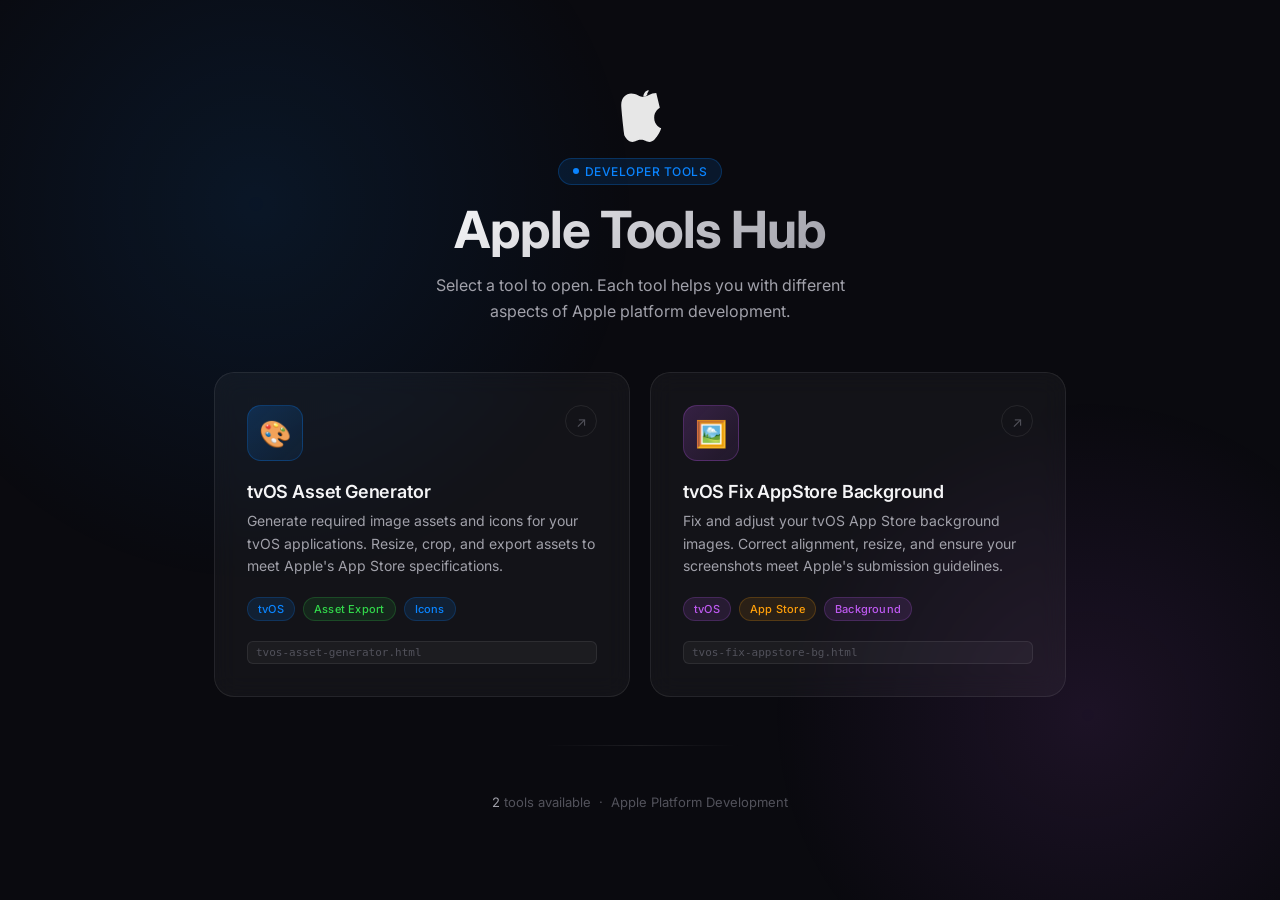
==== index.html @ ad8d9bde "added index file" ====
<!DOCTYPE html>
<html lang="en">
<head>
  <meta charset="UTF-8" />
  <meta name="viewport" content="width=device-width, initial-scale=1.0" />
  <title>Apple Tools — Select a Page</title>
  <meta name="description" content="Select from the available Apple developer tools: tvOS Asset Generator and tvOS Fix AppStore Background." />
  <link rel="preconnect" href="https://fonts.googleapis.com" />
  <link rel="preconnect" href="https://fonts.gstatic.com" crossorigin />
  <link href="https://fonts.googleapis.com/css2?family=SF+Pro+Display:wght@300;400;500;600;700&family=Inter:wght@300;400;500;600;700&display=swap" rel="stylesheet" />
  <style>
    *, *::before, *::after {
      box-sizing: border-box;
      margin: 0;
      padding: 0;
    }

    :root {
      --bg-primary: #0a0a0f;
      --bg-secondary: #111118;
      --bg-card: rgba(255, 255, 255, 0.04);
      --bg-card-hover: rgba(255, 255, 255, 0.07);
      --border-subtle: rgba(255, 255, 255, 0.08);
      --border-hover: rgba(255, 255, 255, 0.18);
      --text-primary: #f5f5f7;
      --text-secondary: #a1a1aa;
      --text-muted: #52525b;
      --accent-blue: #0a84ff;
      --accent-purple: #bf5af2;
      --accent-teal: #32d74b;
      --accent-orange: #ff9f0a;
      --glow-blue: rgba(10, 132, 255, 0.3);
      --glow-purple: rgba(191, 90, 242, 0.3);
    }

    html, body {
      height: 100%;
    }

    body {
      font-family: 'Inter', -apple-system, BlinkMacSystemFont, sans-serif;
      background-color: var(--bg-primary);
      color: var(--text-primary);
      min-height: 100vh;
      display: flex;
      flex-direction: column;
      align-items: center;
      justify-content: center;
      overflow-x: hidden;
      position: relative;
    }

    /* Ambient background blobs */
    body::before {
      content: '';
      position: fixed;
      top: -20%;
      left: -10%;
      width: 60vw;
      height: 60vw;
      background: radial-gradient(circle, rgba(10, 132, 255, 0.1) 0%, transparent 70%);
      border-radius: 50%;
      pointer-events: none;
      z-index: 0;
      animation: floatBlob1 12s ease-in-out infinite;
    }

    body::after {
      content: '';
      position: fixed;
      bottom: -15%;
      right: -10%;
      width: 50vw;
      height: 50vw;
      background: radial-gradient(circle, rgba(191, 90, 242, 0.1) 0%, transparent 70%);
      border-radius: 50%;
      pointer-events: none;
      z-index: 0;
      animation: floatBlob2 15s ease-in-out infinite;
    }

    @keyframes floatBlob1 {
      0%, 100% { transform: translate(0, 0) scale(1); }
      50% { transform: translate(3%, 5%) scale(1.05); }
    }

    @keyframes floatBlob2 {
      0%, 100% { transform: translate(0, 0) scale(1); }
      50% { transform: translate(-3%, -4%) scale(1.08); }
    }

    /* Main container */
    .container {
      position: relative;
      z-index: 1;
      width: 100%;
      max-width: 900px;
      padding: 40px 24px;
      display: flex;
      flex-direction: column;
      align-items: center;
      gap: 48px;
    }

    /* Header */
    .header {
      text-align: center;
      display: flex;
      flex-direction: column;
      align-items: center;
      gap: 16px;
    }

    .apple-logo {
      width: 52px;
      height: 52px;
      opacity: 0.9;
      animation: logoFloat 4s ease-in-out infinite;
    }

    @keyframes logoFloat {
      0%, 100% { transform: translateY(0px); }
      50% { transform: translateY(-6px); }
    }

    .header-badge {
      display: inline-flex;
      align-items: center;
      gap: 6px;
      background: rgba(10, 132, 255, 0.12);
      border: 1px solid rgba(10, 132, 255, 0.25);
      border-radius: 100px;
      padding: 5px 14px;
      font-size: 12px;
      font-weight: 500;
      color: var(--accent-blue);
      letter-spacing: 0.04em;
      text-transform: uppercase;
    }

    .header-badge::before {
      content: '';
      width: 6px;
      height: 6px;
      border-radius: 50%;
      background: var(--accent-blue);
      animation: pulse 2s ease-in-out infinite;
    }

    @keyframes pulse {
      0%, 100% { opacity: 1; transform: scale(1); }
      50% { opacity: 0.5; transform: scale(0.8); }
    }

    h1 {
      font-size: clamp(2rem, 5vw, 3.2rem);
      font-weight: 700;
      letter-spacing: -0.02em;
      line-height: 1.1;
      background: linear-gradient(135deg, #f5f5f7 0%, #a1a1aa 100%);
      -webkit-background-clip: text;
      -webkit-text-fill-color: transparent;
      background-clip: text;
    }

    .header p {
      font-size: 16px;
      color: var(--text-secondary);
      font-weight: 400;
      max-width: 420px;
      line-height: 1.6;
    }

    /* Cards grid */
    .cards-grid {
      display: grid;
      grid-template-columns: repeat(auto-fit, minmax(360px, 1fr));
      gap: 20px;
      width: 100%;
    }

    /* Tool card */
    .tool-card {
      position: relative;
      background: var(--bg-card);
      border: 1px solid var(--border-subtle);
      border-radius: 20px;
      padding: 32px;
      text-decoration: none;
      color: inherit;
      display: flex;
      flex-direction: column;
      gap: 20px;
      overflow: hidden;
      transition: background 0.3s ease, border-color 0.3s ease, transform 0.3s ease, box-shadow 0.3s ease;
      cursor: pointer;
      backdrop-filter: blur(12px);
      -webkit-backdrop-filter: blur(12px);
    }

    .tool-card::before {
      content: '';
      position: absolute;
      inset: 0;
      border-radius: 20px;
      opacity: 0;
      transition: opacity 0.3s ease;
      pointer-events: none;
    }

    .tool-card.card-blue::before {
      background: linear-gradient(135deg, rgba(10, 132, 255, 0.06) 0%, transparent 60%);
    }

    .tool-card.card-purple::before {
      background: linear-gradient(135deg, rgba(191, 90, 242, 0.06) 0%, transparent 60%);
    }

    .tool-card:hover {
      background: var(--bg-card-hover);
      border-color: var(--border-hover);
      transform: translateY(-4px) scale(1.01);
    }

    .tool-card.card-blue:hover {
      box-shadow: 0 20px 60px rgba(10, 132, 255, 0.15), 0 0 0 1px rgba(10, 132, 255, 0.2);
    }

    .tool-card.card-purple:hover {
      box-shadow: 0 20px 60px rgba(191, 90, 242, 0.15), 0 0 0 1px rgba(191, 90, 242, 0.2);
    }

    .tool-card:hover::before {
      opacity: 1;
    }

    .tool-card:active {
      transform: translateY(-2px) scale(1.005);
    }

    /* Card icon area */
    .card-icon-wrap {
      width: 56px;
      height: 56px;
      border-radius: 14px;
      display: flex;
      align-items: center;
      justify-content: center;
      font-size: 26px;
      flex-shrink: 0;
      transition: transform 0.3s ease;
    }

    .tool-card.card-blue .card-icon-wrap {
      background: linear-gradient(135deg, rgba(10, 132, 255, 0.2), rgba(10, 132, 255, 0.08));
      border: 1px solid rgba(10, 132, 255, 0.25);
    }

    .tool-card.card-purple .card-icon-wrap {
      background: linear-gradient(135deg, rgba(191, 90, 242, 0.2), rgba(191, 90, 242, 0.08));
      border: 1px solid rgba(191, 90, 242, 0.25);
    }

    .tool-card:hover .card-icon-wrap {
      transform: scale(1.1) rotate(-4deg);
    }

    /* Card content */
    .card-content {
      flex: 1;
    }

    .card-title {
      font-size: 18px;
      font-weight: 600;
      color: var(--text-primary);
      margin-bottom: 8px;
      letter-spacing: -0.01em;
    }

    .card-description {
      font-size: 14px;
      color: var(--text-secondary);
      line-height: 1.6;
    }

    /* Card tags */
    .card-tags {
      display: flex;
      flex-wrap: wrap;
      gap: 8px;
    }

    .tag {
      display: inline-flex;
      align-items: center;
      gap: 5px;
      border-radius: 100px;
      padding: 4px 10px;
      font-size: 11px;
      font-weight: 500;
      letter-spacing: 0.02em;
    }

    .tag-blue {
      background: rgba(10, 132, 255, 0.12);
      border: 1px solid rgba(10, 132, 255, 0.2);
      color: var(--accent-blue);
    }

    .tag-purple {
      background: rgba(191, 90, 242, 0.12);
      border: 1px solid rgba(191, 90, 242, 0.2);
      color: var(--accent-purple);
    }

    .tag-teal {
      background: rgba(50, 215, 75, 0.1);
      border: 1px solid rgba(50, 215, 75, 0.2);
      color: var(--accent-teal);
    }

    .tag-orange {
      background: rgba(255, 159, 10, 0.1);
      border: 1px solid rgba(255, 159, 10, 0.2);
      color: var(--accent-orange);
    }

    /* Arrow indicator */
    .card-arrow {
      position: absolute;
      top: 32px;
      right: 32px;
      width: 32px;
      height: 32px;
      border-radius: 50%;
      border: 1px solid var(--border-subtle);
      display: flex;
      align-items: center;
      justify-content: center;
      font-size: 14px;
      color: var(--text-muted);
      transition: all 0.3s ease;
    }

    .tool-card.card-blue:hover .card-arrow {
      border-color: rgba(10, 132, 255, 0.4);
      background: rgba(10, 132, 255, 0.1);
      color: var(--accent-blue);
      transform: translate(2px, -2px);
    }

    .tool-card.card-purple:hover .card-arrow {
      border-color: rgba(191, 90, 242, 0.4);
      background: rgba(191, 90, 242, 0.1);
      color: var(--accent-purple);
      transform: translate(2px, -2px);
    }

    /* File path chip */
    .card-filepath {
      font-family: 'SF Mono', 'Fira Code', monospace;
      font-size: 11px;
      color: var(--text-muted);
      background: rgba(255, 255, 255, 0.04);
      border: 1px solid var(--border-subtle);
      border-radius: 6px;
      padding: 4px 8px;
      display: inline-block;
      transition: color 0.3s ease;
    }

    .tool-card:hover .card-filepath {
      color: var(--text-secondary);
    }

    /* Footer */
    .footer {
      text-align: center;
      color: var(--text-muted);
      font-size: 13px;
    }

    .footer span {
      color: var(--text-secondary);
    }

    /* Separator line */
    .separator {
      width: 100%;
      max-width: 200px;
      height: 1px;
      background: linear-gradient(90deg, transparent, var(--border-subtle), transparent);
    }

    /* Responsive */
    @media (max-width: 600px) {
      .cards-grid {
        grid-template-columns: 1fr;
      }

      .tool-card {
        padding: 24px;
      }

      h1 {
        font-size: 2rem;
      }
    }
  </style>
</head>
<body>

  <div class="container">

    <!-- Header -->
    <div class="header">
      <!-- Apple-style SVG logo -->
      <svg class="apple-logo" viewBox="0 0 814 1000" xmlns="http://www.w3.org/2000/svg" fill="white">
        <path d="M788.1 340.9c-5.8 4.5-108.2 62.2-108.2 190.5 0 148.4 130.3 200.9 134.2 202.2-.6 3.2-20.7 71.9-68.7 141.9-42.8 61.6-87.5 123.1-155.5 123.1s-85.5-39.5-164-39.5c-76 0-103.7 40.8-165.9 40.8s-105-37.5-155.5-127.4C46 376.1 46 289.3 46 289.3c0-145.4 94.4-222.6 191.3-222.6 100.4 0 167.9 66.9 234.3 66.9 63.1 0 141.9-74.9 248.3-74.9zM546.8 60.9c19.1-21.5 33.6-52.2 33.6-82.9L579.4 0c-25.7 1.5-55.9 17.5-74.5 40.7-17.4 21.5-33.7 52.7-33.7 82.9 0 1.5 0 2.9.1 4.6 1.7.1 3.4.2 5.2.2 24.5 0 52.6-15.3 70.3-37.5z"/>
      </svg>

      <div class="header-badge">Developer Tools</div>
      <h1>Apple Tools Hub</h1>
      <p>Select a tool to open. Each tool helps you with different aspects of Apple platform development.</p>
    </div>

    <!-- Cards -->
    <div class="cards-grid">

      <!-- Card 1: tvOS Asset Generator -->
      <a href="tvos-asset-generator.html" id="card-asset-generator" class="tool-card card-blue">
        <div class="card-arrow">↗</div>
        <div class="card-icon-wrap">🎨</div>
        <div class="card-content">
          <div class="card-title">tvOS Asset Generator</div>
          <div class="card-description">
            Generate required image assets and icons for your tvOS applications. Resize, crop, and export assets to meet Apple's App Store specifications.
          </div>
        </div>
        <div class="card-tags">
          <span class="tag tag-blue">tvOS</span>
          <span class="tag tag-teal">Asset Export</span>
          <span class="tag tag-blue">Icons</span>
        </div>
        <div class="card-filepath">tvos-asset-generator.html</div>
      </a>

      <!-- Card 2: tvOS Fix AppStore BG -->
      <a href="tvos-fix-appstore-bg.html" id="card-fix-appstore-bg" class="tool-card card-purple">
        <div class="card-arrow">↗</div>
        <div class="card-icon-wrap">🖼️</div>
        <div class="card-content">
          <div class="card-title">tvOS Fix AppStore Background</div>
          <div class="card-description">
            Fix and adjust your tvOS App Store background images. Correct alignment, resize, and ensure your screenshots meet Apple's submission guidelines.
          </div>
        </div>
        <div class="card-tags">
          <span class="tag tag-purple">tvOS</span>
          <span class="tag tag-orange">App Store</span>
          <span class="tag tag-purple">Background</span>
        </div>
        <div class="card-filepath">tvos-fix-appstore-bg.html</div>
      </a>

    </div>

    <div class="separator"></div>

    <!-- Footer -->
    <div class="footer">
      <span>2</span> tools available &nbsp;·&nbsp; Apple Platform Development
    </div>

  </div>

</body>
</html>
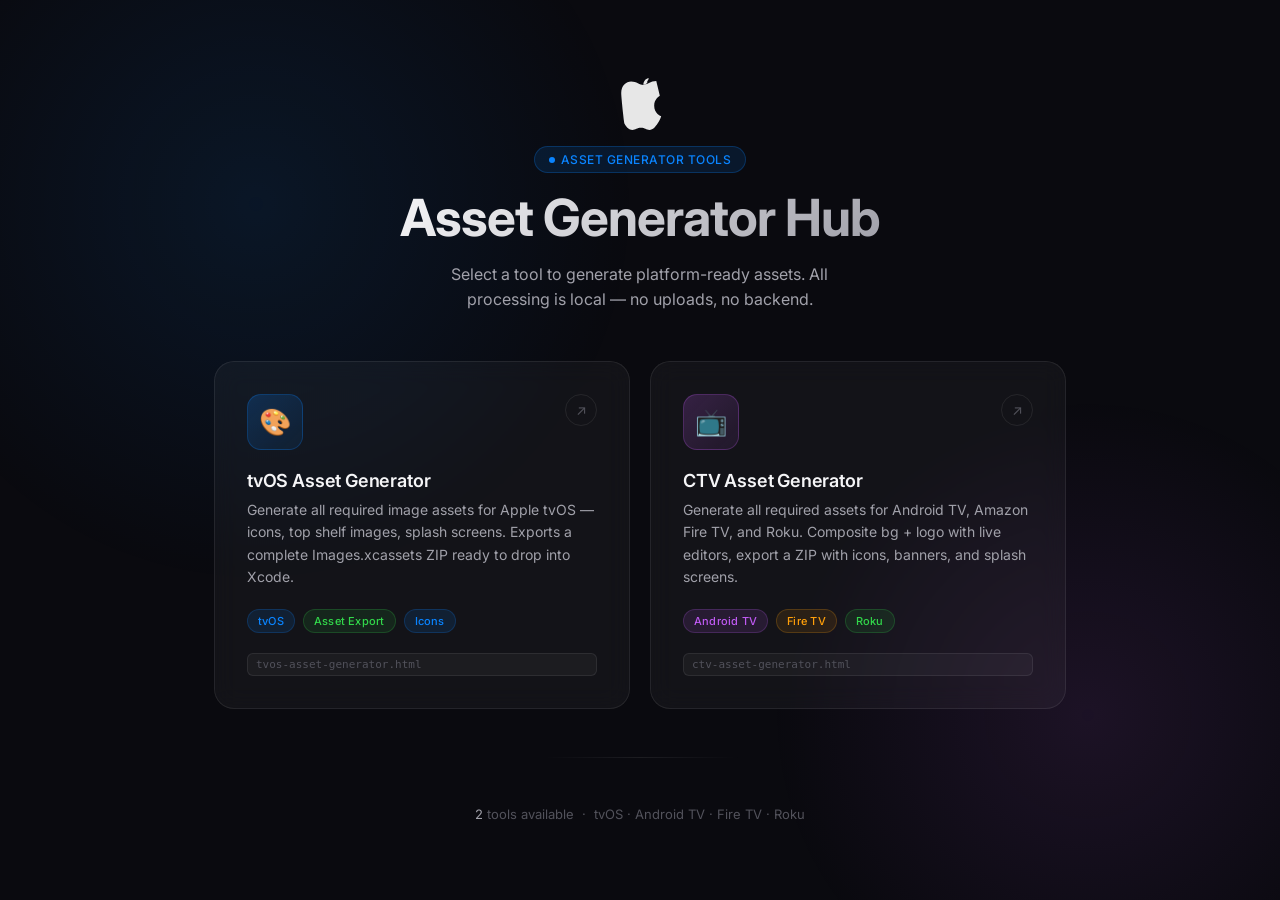
==== commit de625ce2: "added new tool for ctv assest" ====
--- a/index.html
+++ b/index.html
@@ -3,8 +3,8 @@
 <head>
   <meta charset="UTF-8" />
   <meta name="viewport" content="width=device-width, initial-scale=1.0" />
-  <title>Apple Tools — Select a Page</title>
-  <meta name="description" content="Select from the available Apple developer tools: tvOS Asset Generator and tvOS Fix AppStore Background." />
+  <title>Asset Generator Hub — tvOS · Android TV · Roku</title>
+  <meta name="description" content="Asset generator tools: tvOS asset generator for Apple, and CTV asset generator for Android TV, Fire TV, and Roku." />
   <link rel="preconnect" href="https://fonts.googleapis.com" />
   <link rel="preconnect" href="https://fonts.gstatic.com" crossorigin />
   <link href="https://fonts.googleapis.com/css2?family=SF+Pro+Display:wght@300;400;500;600;700&family=Inter:wght@300;400;500;600;700&display=swap" rel="stylesheet" />
@@ -420,9 +420,9 @@
         <path d="M788.1 340.9c-5.8 4.5-108.2 62.2-108.2 190.5 0 148.4 130.3 200.9 134.2 202.2-.6 3.2-20.7 71.9-68.7 141.9-42.8 61.6-87.5 123.1-155.5 123.1s-85.5-39.5-164-39.5c-76 0-103.7 40.8-165.9 40.8s-105-37.5-155.5-127.4C46 376.1 46 289.3 46 289.3c0-145.4 94.4-222.6 191.3-222.6 100.4 0 167.9 66.9 234.3 66.9 63.1 0 141.9-74.9 248.3-74.9zM546.8 60.9c19.1-21.5 33.6-52.2 33.6-82.9L579.4 0c-25.7 1.5-55.9 17.5-74.5 40.7-17.4 21.5-33.7 52.7-33.7 82.9 0 1.5 0 2.9.1 4.6 1.7.1 3.4.2 5.2.2 24.5 0 52.6-15.3 70.3-37.5z"/>
       </svg>
 
-      <div class="header-badge">Developer Tools</div>
-      <h1>Apple Tools Hub</h1>
-      <p>Select a tool to open. Each tool helps you with different aspects of Apple platform development.</p>
+      <div class="header-badge">Asset Generator Tools</div>
+      <h1>Asset Generator Hub</h1>
+      <p>Select a tool to generate platform-ready assets. All processing is local — no uploads, no backend.</p>
     </div>
 
     <!-- Cards -->
@@ -435,7 +435,7 @@
         <div class="card-content">
           <div class="card-title">tvOS Asset Generator</div>
           <div class="card-description">
-            Generate required image assets and icons for your tvOS applications. Resize, crop, and export assets to meet Apple's App Store specifications.
+            Generate all required image assets for Apple tvOS — icons, top shelf images, splash screens. Exports a complete Images.xcassets ZIP ready to drop into Xcode.
           </div>
         </div>
         <div class="card-tags">
@@ -446,22 +446,22 @@
         <div class="card-filepath">tvos-asset-generator.html</div>
       </a>
 
-      <!-- Card 2: tvOS Fix AppStore BG -->
-      <a href="tvos-fix-appstore-bg.html" id="card-fix-appstore-bg" class="tool-card card-purple">
+      <!-- Card 2: CTV Asset Generator -->
+      <a href="ctv-asset-generator.html" id="card-ctv-generator" class="tool-card card-purple">
         <div class="card-arrow">↗</div>
-        <div class="card-icon-wrap">🖼️</div>
+        <div class="card-icon-wrap">📺</div>
         <div class="card-content">
-          <div class="card-title">tvOS Fix AppStore Background</div>
+          <div class="card-title">CTV Asset Generator</div>
           <div class="card-description">
-            Fix and adjust your tvOS App Store background images. Correct alignment, resize, and ensure your screenshots meet Apple's submission guidelines.
+            Generate all required assets for Android TV, Amazon Fire TV, and Roku. Composite bg + logo with live editors, export a ZIP with icons, banners, and splash screens.
           </div>
         </div>
         <div class="card-tags">
-          <span class="tag tag-purple">tvOS</span>
-          <span class="tag tag-orange">App Store</span>
-          <span class="tag tag-purple">Background</span>
+          <span class="tag tag-purple">Android TV</span>
+          <span class="tag tag-orange">Fire TV</span>
+          <span class="tag tag-teal">Roku</span>
         </div>
-        <div class="card-filepath">tvos-fix-appstore-bg.html</div>
+        <div class="card-filepath">ctv-asset-generator.html</div>
       </a>
 
     </div>
@@ -470,7 +470,7 @@
 
     <!-- Footer -->
     <div class="footer">
-      <span>2</span> tools available &nbsp;·&nbsp; Apple Platform Development
+      <span>2</span> tools available &nbsp;·&nbsp; tvOS · Android TV · Fire TV · Roku
     </div>
 
   </div>
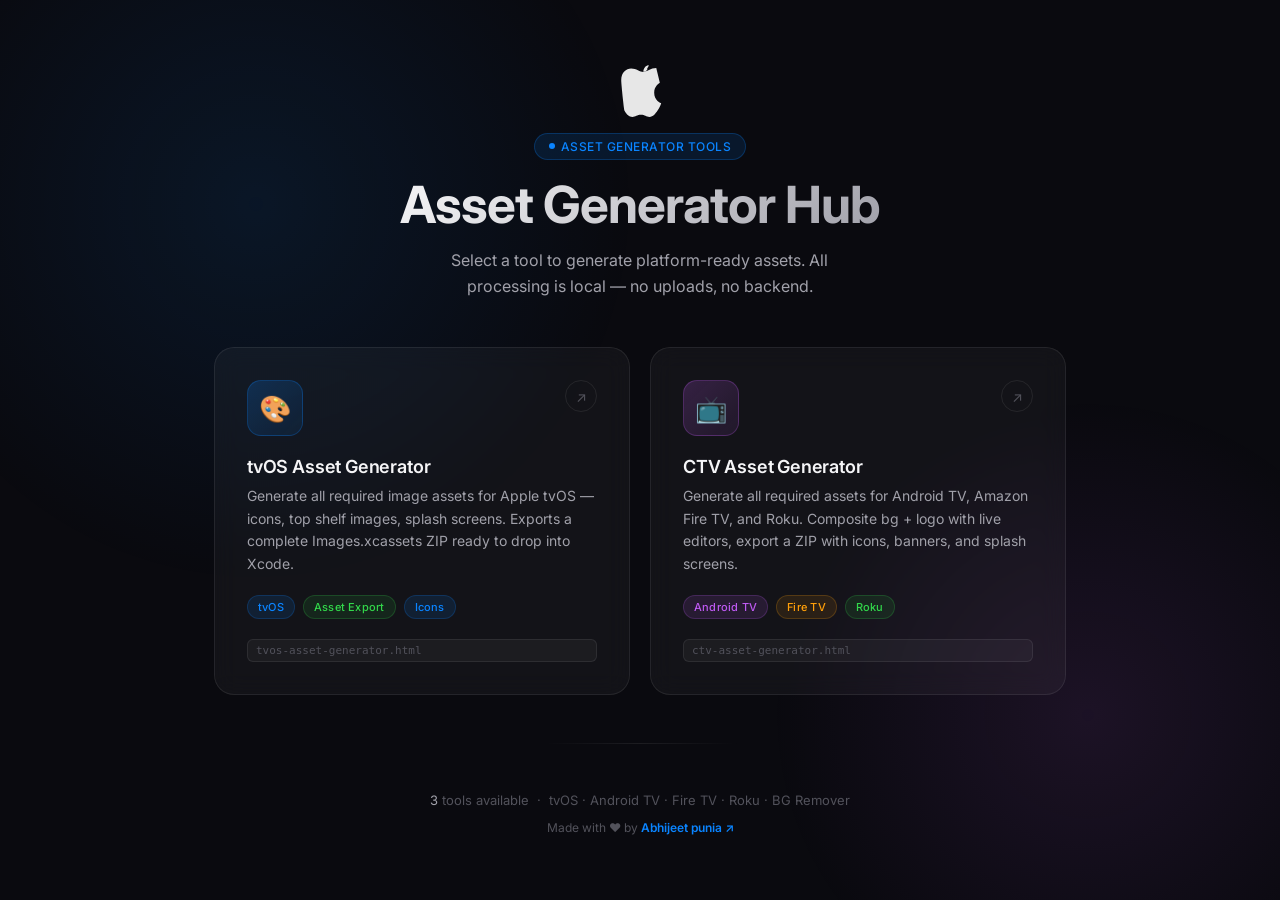
==== commit 3a97669f: "added new tool for ctv assest" ====
--- a/index.html
+++ b/index.html
@@ -469,8 +469,13 @@
     <div class="separator"></div>
 
     <!-- Footer -->
-    <div class="footer">
-      <span>2</span> tools available &nbsp;·&nbsp; tvOS · Android TV · Fire TV · Roku
+    <div class="footer" style="display: flex; flex-direction: column; gap: 8px; align-items: center;">
+      <div>
+        <span>3</span> tools available &nbsp;·&nbsp; tvOS · Android TV · Fire TV · Roku · BG Remover
+      </div>
+      <div style="font-size: 12px; margin-top: 4px; color: var(--text-muted);">
+        Made with ♥ by <a href="https://www.linkedin.com/in/abhijeetpunia" target="_blank" style="color: var(--accent-blue); text-decoration: none; font-weight: 600; transition: color 0.2s;" onmouseover="this.style.color='var(--accent-purple)'" onmouseout="this.style.color='var(--accent-blue)'">Abhijeet punia ↗</a>
+      </div>
     </div>
 
   </div>
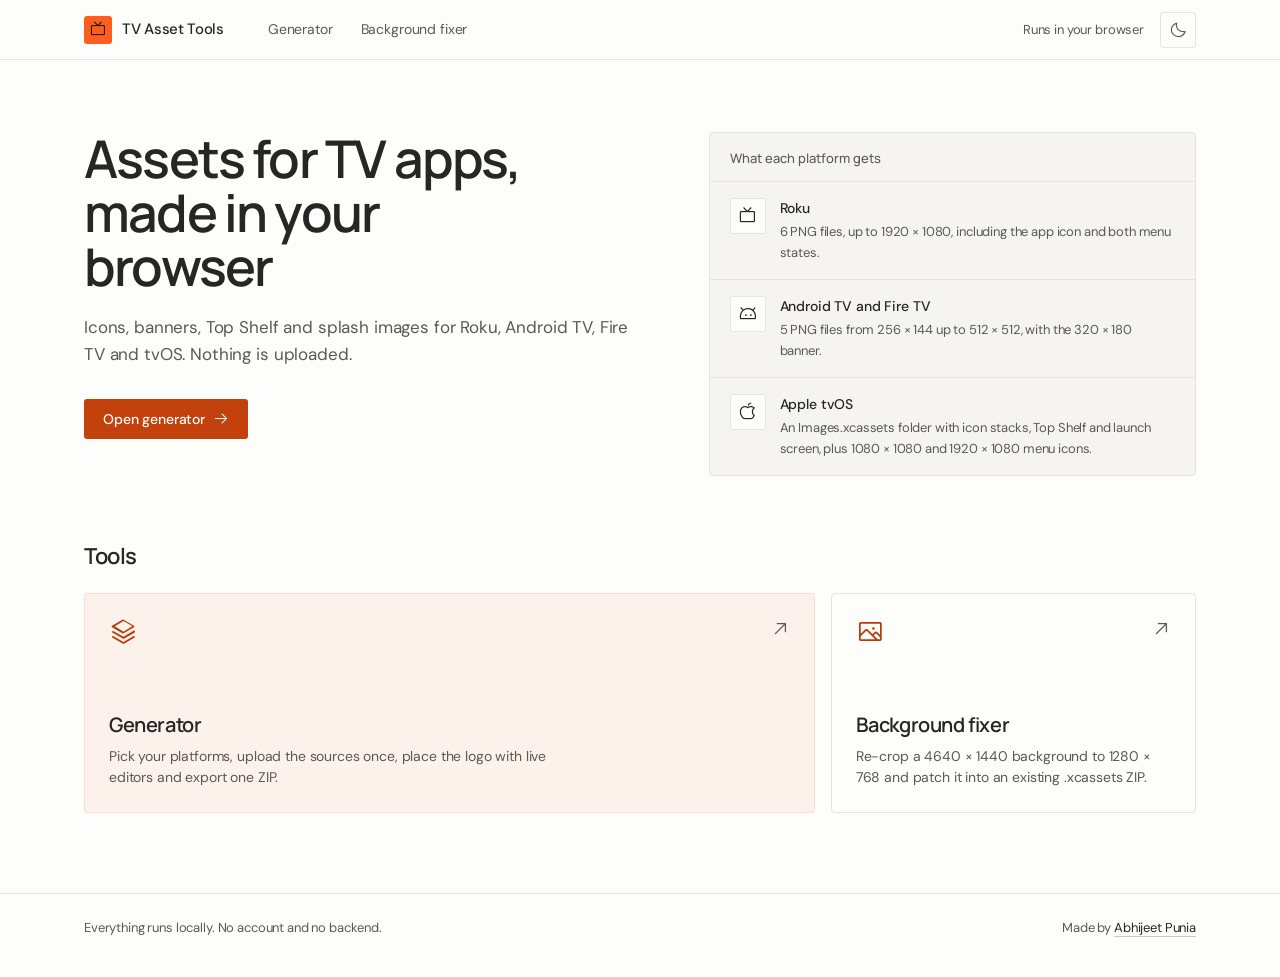
==== commit 06929acf: "Refactor code structure for improved readability and maintainability" ====
--- a/index.html
+++ b/index.html
@@ -1,484 +1,139 @@
 <!DOCTYPE html>
 <html lang="en">
 <head>
-  <meta charset="UTF-8" />
-  <meta name="viewport" content="width=device-width, initial-scale=1.0" />
-  <title>Asset Generator Hub — tvOS · Android TV · Roku</title>
-  <meta name="description" content="Asset generator tools: tvOS asset generator for Apple, and CTV asset generator for Android TV, Fire TV, and Roku." />
-  <link rel="preconnect" href="https://fonts.googleapis.com" />
-  <link rel="preconnect" href="https://fonts.gstatic.com" crossorigin />
-  <link href="https://fonts.googleapis.com/css2?family=SF+Pro+Display:wght@300;400;500;600;700&family=Inter:wght@300;400;500;600;700&display=swap" rel="stylesheet" />
+  <meta charset="UTF-8">
+  <meta name="viewport" content="width=device-width, initial-scale=1.0">
+  <title>TV Asset Tools</title>
+  <meta name="description" content="Generate icons, banners, Top Shelf and splash images for Roku, Android TV, Fire TV and tvOS in your browser.">
+  <script src="theme.js"></script>
+  <link rel="stylesheet" href="theme.css">
   <style>
-    *, *::before, *::after {
-      box-sizing: border-box;
-      margin: 0;
-      padding: 0;
+    .hero {
+      display: grid; grid-template-columns: minmax(0, 1.15fr) minmax(0, 1fr);
+      gap: 64px; align-items: start;
+      padding: 72px 0 64px;
     }
+    .hero h1 {
+      font-size: clamp(32px, 4.6vw, 52px); line-height: 1.04; letter-spacing: -0.035em;
+      margin-bottom: 20px; max-width: 14ch;
+    }
+    .hero p { color: var(--text-2); font-size: 17px; line-height: 1.55; max-width: 46ch; margin-bottom: 32px; }
 
-    :root {
-      --bg-primary: #0a0a0f;
-      --bg-secondary: #111118;
-      --bg-card: rgba(255, 255, 255, 0.04);
-      --bg-card-hover: rgba(255, 255, 255, 0.07);
-      --border-subtle: rgba(255, 255, 255, 0.08);
-      --border-hover: rgba(255, 255, 255, 0.18);
-      --text-primary: #f5f5f7;
-      --text-secondary: #a1a1aa;
-      --text-muted: #52525b;
-      --accent-blue: #0a84ff;
-      --accent-purple: #bf5af2;
-      --accent-teal: #32d74b;
-      --accent-orange: #ff9f0a;
-      --glow-blue: rgba(10, 132, 255, 0.3);
-      --glow-purple: rgba(191, 90, 242, 0.3);
+    .outputs { border: 1px solid var(--border); border-radius: var(--r-card); background: var(--surface); }
+    .outputs h2 { font-size: 13px; font-weight: 500; color: var(--text-2); padding: 16px 20px 12px; letter-spacing: 0; }
+    .output-row { display: grid; grid-template-columns: 36px 1fr; gap: 14px; padding: 16px 20px; border-top: 1px solid var(--border); }
+    .output-icon {
+      width: 36px; height: 36px; border-radius: var(--r); background: var(--bg);
+      border: 1px solid var(--border); display: flex; align-items: center; justify-content: center; font-size: 19px;
     }
+    .output-row strong { display: block; font-weight: 500; margin-bottom: 2px; }
+    .output-row span { color: var(--text-2); font-size: 13px; line-height: 1.5; }
 
-    html, body {
-      height: 100%;
+    .tools { padding-bottom: 80px; }
+    .tools h2 { font-size: 22px; margin-bottom: 20px; }
+    .tool-grid { display: grid; grid-template-columns: 2fr 1fr; gap: 16px; }
+    .tool {
+      display: flex; flex-direction: column; gap: 14px; justify-content: space-between;
+      min-height: 220px; padding: 24px; text-decoration: none;
+      border: 1px solid var(--border); border-radius: var(--r-card); background: var(--bg);
+      transition: border-color var(--t-base) var(--ease), box-shadow var(--t-base) var(--ease), transform var(--t-base) var(--ease);
     }
+    .tool:hover { border-color: var(--accent); box-shadow: var(--shadow-card); transform: translateY(-2px); }
+    .tool:active { transform: translateY(0) scale(0.995); }
+    .tool-primary { background: var(--accent-tint); border-color: var(--accent-tint-2); }
+    .tool-top { display: flex; align-items: flex-start; justify-content: space-between; }
+    .tool-icon { font-size: 28px; color: var(--accent-ink); }
+    .tool-arrow { font-size: 20px; color: var(--text-2); transition: transform var(--t-base) var(--ease), color var(--t-base) var(--ease); }
+    .tool:hover .tool-arrow { color: var(--accent-ink); transform: translate(2px, -2px); }
+    .tool h3 { font-size: 20px; margin-bottom: 6px; }
+    .tool p { color: var(--text-2); max-width: 44ch; }
 
-    body {
-      font-family: 'Inter', -apple-system, BlinkMacSystemFont, sans-serif;
-      background-color: var(--bg-primary);
-      color: var(--text-primary);
-      min-height: 100vh;
-      display: flex;
-      flex-direction: column;
-      align-items: center;
-      justify-content: center;
-      overflow-x: hidden;
-      position: relative;
-    }
-
-    /* Ambient background blobs */
-    body::before {
-      content: '';
-      position: fixed;
-      top: -20%;
-      left: -10%;
-      width: 60vw;
-      height: 60vw;
-      background: radial-gradient(circle, rgba(10, 132, 255, 0.1) 0%, transparent 70%);
-      border-radius: 50%;
-      pointer-events: none;
-      z-index: 0;
-      animation: floatBlob1 12s ease-in-out infinite;
-    }
-
-    body::after {
-      content: '';
-      position: fixed;
-      bottom: -15%;
-      right: -10%;
-      width: 50vw;
-      height: 50vw;
-      background: radial-gradient(circle, rgba(191, 90, 242, 0.1) 0%, transparent 70%);
-      border-radius: 50%;
-      pointer-events: none;
-      z-index: 0;
-      animation: floatBlob2 15s ease-in-out infinite;
-    }
-
-    @keyframes floatBlob1 {
-      0%, 100% { transform: translate(0, 0) scale(1); }
-      50% { transform: translate(3%, 5%) scale(1.05); }
-    }
-
-    @keyframes floatBlob2 {
-      0%, 100% { transform: translate(0, 0) scale(1); }
-      50% { transform: translate(-3%, -4%) scale(1.08); }
-    }
-
-    /* Main container */
-    .container {
-      position: relative;
-      z-index: 1;
-      width: 100%;
-      max-width: 900px;
-      padding: 40px 24px;
-      display: flex;
-      flex-direction: column;
-      align-items: center;
-      gap: 48px;
-    }
-
-    /* Header */
-    .header {
-      text-align: center;
-      display: flex;
-      flex-direction: column;
-      align-items: center;
-      gap: 16px;
-    }
-
-    .apple-logo {
-      width: 52px;
-      height: 52px;
-      opacity: 0.9;
-      animation: logoFloat 4s ease-in-out infinite;
-    }
-
-    @keyframes logoFloat {
-      0%, 100% { transform: translateY(0px); }
-      50% { transform: translateY(-6px); }
-    }
-
-    .header-badge {
-      display: inline-flex;
-      align-items: center;
-      gap: 6px;
-      background: rgba(10, 132, 255, 0.12);
-      border: 1px solid rgba(10, 132, 255, 0.25);
-      border-radius: 100px;
-      padding: 5px 14px;
-      font-size: 12px;
-      font-weight: 500;
-      color: var(--accent-blue);
-      letter-spacing: 0.04em;
-      text-transform: uppercase;
-    }
-
-    .header-badge::before {
-      content: '';
-      width: 6px;
-      height: 6px;
-      border-radius: 50%;
-      background: var(--accent-blue);
-      animation: pulse 2s ease-in-out infinite;
-    }
-
-    @keyframes pulse {
-      0%, 100% { opacity: 1; transform: scale(1); }
-      50% { opacity: 0.5; transform: scale(0.8); }
-    }
-
-    h1 {
-      font-size: clamp(2rem, 5vw, 3.2rem);
-      font-weight: 700;
-      letter-spacing: -0.02em;
-      line-height: 1.1;
-      background: linear-gradient(135deg, #f5f5f7 0%, #a1a1aa 100%);
-      -webkit-background-clip: text;
-      -webkit-text-fill-color: transparent;
-      background-clip: text;
-    }
-
-    .header p {
-      font-size: 16px;
-      color: var(--text-secondary);
-      font-weight: 400;
-      max-width: 420px;
-      line-height: 1.6;
-    }
-
-    /* Cards grid */
-    .cards-grid {
-      display: grid;
-      grid-template-columns: repeat(auto-fit, minmax(360px, 1fr));
-      gap: 20px;
-      width: 100%;
-    }
-
-    /* Tool card */
-    .tool-card {
-      position: relative;
-      background: var(--bg-card);
-      border: 1px solid var(--border-subtle);
-      border-radius: 20px;
-      padding: 32px;
-      text-decoration: none;
-      color: inherit;
-      display: flex;
-      flex-direction: column;
-      gap: 20px;
-      overflow: hidden;
-      transition: background 0.3s ease, border-color 0.3s ease, transform 0.3s ease, box-shadow 0.3s ease;
-      cursor: pointer;
-      backdrop-filter: blur(12px);
-      -webkit-backdrop-filter: blur(12px);
-    }
-
-    .tool-card::before {
-      content: '';
-      position: absolute;
-      inset: 0;
-      border-radius: 20px;
-      opacity: 0;
-      transition: opacity 0.3s ease;
-      pointer-events: none;
-    }
-
-    .tool-card.card-blue::before {
-      background: linear-gradient(135deg, rgba(10, 132, 255, 0.06) 0%, transparent 60%);
-    }
-
-    .tool-card.card-purple::before {
-      background: linear-gradient(135deg, rgba(191, 90, 242, 0.06) 0%, transparent 60%);
-    }
-
-    .tool-card:hover {
-      background: var(--bg-card-hover);
-      border-color: var(--border-hover);
-      transform: translateY(-4px) scale(1.01);
-    }
-
-    .tool-card.card-blue:hover {
-      box-shadow: 0 20px 60px rgba(10, 132, 255, 0.15), 0 0 0 1px rgba(10, 132, 255, 0.2);
-    }
-
-    .tool-card.card-purple:hover {
-      box-shadow: 0 20px 60px rgba(191, 90, 242, 0.15), 0 0 0 1px rgba(191, 90, 242, 0.2);
-    }
-
-    .tool-card:hover::before {
-      opacity: 1;
-    }
-
-    .tool-card:active {
-      transform: translateY(-2px) scale(1.005);
-    }
-
-    /* Card icon area */
-    .card-icon-wrap {
-      width: 56px;
-      height: 56px;
-      border-radius: 14px;
-      display: flex;
-      align-items: center;
-      justify-content: center;
-      font-size: 26px;
-      flex-shrink: 0;
-      transition: transform 0.3s ease;
-    }
-
-    .tool-card.card-blue .card-icon-wrap {
-      background: linear-gradient(135deg, rgba(10, 132, 255, 0.2), rgba(10, 132, 255, 0.08));
-      border: 1px solid rgba(10, 132, 255, 0.25);
-    }
-
-    .tool-card.card-purple .card-icon-wrap {
-      background: linear-gradient(135deg, rgba(191, 90, 242, 0.2), rgba(191, 90, 242, 0.08));
-      border: 1px solid rgba(191, 90, 242, 0.25);
-    }
-
-    .tool-card:hover .card-icon-wrap {
-      transform: scale(1.1) rotate(-4deg);
-    }
-
-    /* Card content */
-    .card-content {
-      flex: 1;
-    }
-
-    .card-title {
-      font-size: 18px;
-      font-weight: 600;
-      color: var(--text-primary);
-      margin-bottom: 8px;
-      letter-spacing: -0.01em;
-    }
-
-    .card-description {
-      font-size: 14px;
-      color: var(--text-secondary);
-      line-height: 1.6;
-    }
-
-    /* Card tags */
-    .card-tags {
-      display: flex;
-      flex-wrap: wrap;
-      gap: 8px;
-    }
-
-    .tag {
-      display: inline-flex;
-      align-items: center;
-      gap: 5px;
-      border-radius: 100px;
-      padding: 4px 10px;
-      font-size: 11px;
-      font-weight: 500;
-      letter-spacing: 0.02em;
-    }
-
-    .tag-blue {
-      background: rgba(10, 132, 255, 0.12);
-      border: 1px solid rgba(10, 132, 255, 0.2);
-      color: var(--accent-blue);
-    }
-
-    .tag-purple {
-      background: rgba(191, 90, 242, 0.12);
-      border: 1px solid rgba(191, 90, 242, 0.2);
-      color: var(--accent-purple);
-    }
-
-    .tag-teal {
-      background: rgba(50, 215, 75, 0.1);
-      border: 1px solid rgba(50, 215, 75, 0.2);
-      color: var(--accent-teal);
-    }
-
-    .tag-orange {
-      background: rgba(255, 159, 10, 0.1);
-      border: 1px solid rgba(255, 159, 10, 0.2);
-      color: var(--accent-orange);
-    }
-
-    /* Arrow indicator */
-    .card-arrow {
-      position: absolute;
-      top: 32px;
-      right: 32px;
-      width: 32px;
-      height: 32px;
-      border-radius: 50%;
-      border: 1px solid var(--border-subtle);
-      display: flex;
-      align-items: center;
-      justify-content: center;
-      font-size: 14px;
-      color: var(--text-muted);
-      transition: all 0.3s ease;
-    }
-
-    .tool-card.card-blue:hover .card-arrow {
-      border-color: rgba(10, 132, 255, 0.4);
-      background: rgba(10, 132, 255, 0.1);
-      color: var(--accent-blue);
-      transform: translate(2px, -2px);
-    }
-
-    .tool-card.card-purple:hover .card-arrow {
-      border-color: rgba(191, 90, 242, 0.4);
-      background: rgba(191, 90, 242, 0.1);
-      color: var(--accent-purple);
-      transform: translate(2px, -2px);
-    }
-
-    /* File path chip */
-    .card-filepath {
-      font-family: 'SF Mono', 'Fira Code', monospace;
-      font-size: 11px;
-      color: var(--text-muted);
-      background: rgba(255, 255, 255, 0.04);
-      border: 1px solid var(--border-subtle);
-      border-radius: 6px;
-      padding: 4px 8px;
-      display: inline-block;
-      transition: color 0.3s ease;
-    }
-
-    .tool-card:hover .card-filepath {
-      color: var(--text-secondary);
-    }
-
-    /* Footer */
-    .footer {
-      text-align: center;
-      color: var(--text-muted);
-      font-size: 13px;
-    }
-
-    .footer span {
-      color: var(--text-secondary);
-    }
-
-    /* Separator line */
-    .separator {
-      width: 100%;
-      max-width: 200px;
-      height: 1px;
-      background: linear-gradient(90deg, transparent, var(--border-subtle), transparent);
-    }
-
-    /* Responsive */
-    @media (max-width: 600px) {
-      .cards-grid {
-        grid-template-columns: 1fr;
-      }
-
-      .tool-card {
-        padding: 24px;
-      }
-
-      h1 {
-        font-size: 2rem;
-      }
+    @media (max-width: 860px) {
+      .hero { grid-template-columns: 1fr; gap: 40px; padding: 40px 0 48px; }
+      .tool-grid { grid-template-columns: 1fr; }
+      .tool { min-height: 0; }
     }
   </style>
 </head>
 <body>
 
-  <div class="container">
+<header class="site-header">
+  <div class="site-header-in">
+    <a class="brand" href="index.html" aria-label="TV Asset Tools home">
+      <span class="brand-mark"><i class="ph ph-television-simple" aria-hidden="true"></i></span>
+      <span>TV Asset Tools</span>
+    </a>
+    <nav class="site-nav" aria-label="Tools">
+      <a href="asset-generator.html">Generator</a>
+      <a href="tvos-fix-appstore-bg.html">Background fixer</a>
+    </nav>
+    <div class="site-header-end">
+      <span class="local-note">Runs in your browser</span>
+      <button class="icon-btn" type="button" data-theme-toggle aria-label="Switch theme"></button>
+    </div>
+  </div>
+</header>
 
-    <!-- Header -->
-    <div class="header">
-      <!-- Apple-style SVG logo -->
-      <svg class="apple-logo" viewBox="0 0 814 1000" xmlns="http://www.w3.org/2000/svg" fill="white">
-        <path d="M788.1 340.9c-5.8 4.5-108.2 62.2-108.2 190.5 0 148.4 130.3 200.9 134.2 202.2-.6 3.2-20.7 71.9-68.7 141.9-42.8 61.6-87.5 123.1-155.5 123.1s-85.5-39.5-164-39.5c-76 0-103.7 40.8-165.9 40.8s-105-37.5-155.5-127.4C46 376.1 46 289.3 46 289.3c0-145.4 94.4-222.6 191.3-222.6 100.4 0 167.9 66.9 234.3 66.9 63.1 0 141.9-74.9 248.3-74.9zM546.8 60.9c19.1-21.5 33.6-52.2 33.6-82.9L579.4 0c-25.7 1.5-55.9 17.5-74.5 40.7-17.4 21.5-33.7 52.7-33.7 82.9 0 1.5 0 2.9.1 4.6 1.7.1 3.4.2 5.2.2 24.5 0 52.6-15.3 70.3-37.5z"/>
-      </svg>
+<main class="container">
 
-      <div class="header-badge">Asset Generator Tools</div>
-      <h1>Asset Generator Hub</h1>
-      <p>Select a tool to generate platform-ready assets. All processing is local — no uploads, no backend.</p>
+  <section class="hero">
+    <div>
+      <h1>Assets for TV apps, made in your browser</h1>
+      <p>Icons, banners, Top Shelf and splash images for Roku, Android TV, Fire TV and tvOS. Nothing is uploaded.</p>
+      <a class="btn btn-primary" href="asset-generator.html">Open generator <i class="ph ph-arrow-right" aria-hidden="true"></i></a>
     </div>
 
-    <!-- Cards -->
-    <div class="cards-grid">
-
-      <!-- Card 1: tvOS Asset Generator -->
-      <a href="tvos-asset-generator.html" id="card-asset-generator" class="tool-card card-blue">
-        <div class="card-arrow">↗</div>
-        <div class="card-icon-wrap">🎨</div>
-        <div class="card-content">
-          <div class="card-title">tvOS Asset Generator</div>
-          <div class="card-description">
-            Generate all required image assets for Apple tvOS — icons, top shelf images, splash screens. Exports a complete Images.xcassets ZIP ready to drop into Xcode.
-          </div>
-        </div>
-        <div class="card-tags">
-          <span class="tag tag-blue">tvOS</span>
-          <span class="tag tag-teal">Asset Export</span>
-          <span class="tag tag-blue">Icons</span>
-        </div>
-        <div class="card-filepath">tvos-asset-generator.html</div>
-      </a>
-
-      <!-- Card 2: CTV Asset Generator -->
-      <a href="ctv-asset-generator.html" id="card-ctv-generator" class="tool-card card-purple">
-        <div class="card-arrow">↗</div>
-        <div class="card-icon-wrap">📺</div>
-        <div class="card-content">
-          <div class="card-title">CTV Asset Generator</div>
-          <div class="card-description">
-            Generate all required assets for Android TV, Amazon Fire TV, and Roku. Composite bg + logo with live editors, export a ZIP with icons, banners, and splash screens.
-          </div>
-        </div>
-        <div class="card-tags">
-          <span class="tag tag-purple">Android TV</span>
-          <span class="tag tag-orange">Fire TV</span>
-          <span class="tag tag-teal">Roku</span>
-        </div>
-        <div class="card-filepath">ctv-asset-generator.html</div>
-      </a>
-
-    </div>
-
-    <div class="separator"></div>
-
-    <!-- Footer -->
-    <div class="footer" style="display: flex; flex-direction: column; gap: 8px; align-items: center;">
-      <div>
-        <span>3</span> tools available &nbsp;·&nbsp; tvOS · Android TV · Fire TV · Roku · BG Remover
+    <div class="outputs">
+      <h2>What each platform gets</h2>
+      <div class="output-row">
+        <div class="output-icon"><i class="ph ph-television-simple" aria-hidden="true"></i></div>
+        <div><strong>Roku</strong><span>6 PNG files, up to 1920 × 1080, including the app icon and both menu states.</span></div>
       </div>
-      <div style="font-size: 12px; margin-top: 4px; color: var(--text-muted);">
-        Made with ♥ by <a href="https://www.linkedin.com/in/abhijeetpunia" target="_blank" style="color: var(--accent-blue); text-decoration: none; font-weight: 600; transition: color 0.2s;" onmouseover="this.style.color='var(--accent-purple)'" onmouseout="this.style.color='var(--accent-blue)'">Abhijeet punia ↗</a>
+      <div class="output-row">
+        <div class="output-icon"><i class="ph ph-android-logo" aria-hidden="true"></i></div>
+        <div><strong>Android TV and Fire TV</strong><span>5 PNG files from 256 × 144 up to 512 × 512, with the 320 × 180 banner.</span></div>
+      </div>
+      <div class="output-row">
+        <div class="output-icon"><i class="ph ph-apple-logo" aria-hidden="true"></i></div>
+        <div><strong>Apple tvOS</strong><span>An Images.xcassets folder with icon stacks, Top Shelf and launch screen, plus 1080 × 1080 and 1920 × 1080 menu icons.</span></div>
       </div>
     </div>
+  </section>
 
+  <section class="tools" aria-labelledby="tools-title">
+    <h2 id="tools-title">Tools</h2>
+    <div class="tool-grid">
+      <a class="tool tool-primary" href="asset-generator.html" id="card-asset-generator">
+        <div class="tool-top">
+          <i class="ph ph-stack tool-icon" aria-hidden="true"></i>
+          <i class="ph ph-arrow-up-right tool-arrow" aria-hidden="true"></i>
+        </div>
+        <div>
+          <h3>Generator</h3>
+          <p>Pick your platforms, upload the sources once, place the logo with live editors and export one ZIP.</p>
+        </div>
+      </a>
+      <a class="tool" href="tvos-fix-appstore-bg.html" id="card-bg-fixer">
+        <div class="tool-top">
+          <i class="ph ph-image tool-icon" aria-hidden="true"></i>
+          <i class="ph ph-arrow-up-right tool-arrow" aria-hidden="true"></i>
+        </div>
+        <div>
+          <h3>Background fixer</h3>
+          <p>Re-crop a 4640 × 1440 background to 1280 × 768 and patch it into an existing .xcassets ZIP.</p>
+        </div>
+      </a>
+    </div>
+  </section>
+
+</main>
+
+<footer class="site-footer">
+  <div class="container">
+    <span>Everything runs locally. No account and no backend.</span>
+    <span>Made by <a href="https://www.linkedin.com/in/abhijeetpunia" target="_blank" rel="noopener">Abhijeet Punia</a></span>
   </div>
+</footer>
 
 </body>
 </html>
--- a/theme.css
+++ b/theme.css
@@ -0,0 +1,256 @@
+@import url("fonts/fonts.css");
+@import url("vendor/phosphor/style.css");
+
+/*
+  Shared design tokens + base components for the TV asset tools.
+  Direction: technical minimalism (flat surfaces, hairline borders, small radii),
+  single orange accent, Manrope + DM Sans + Geist Mono. Light and dark are both first-class.
+
+  Shape rule: containers 4px, controls (buttons, inputs, chips) 3px. Nothing else.
+  Accent rule: one accent. Platforms are told apart by icon and label, never by colour.
+*/
+
+:root {
+  color-scheme: light;
+
+  --bg: #fdfdfc;
+  --surface: #f5f4f1;
+  --surface-2: #eceae6;
+  --border: #e6e4e0;
+  --border-strong: #cbc8c2;
+
+  --text: #262626;
+  --text-2: #5a5954;
+  --text-3: #6f6d68;
+
+  --accent: #ff5e1f;
+  --accent-ink: #b83b08;
+  --accent-tint: rgba(255, 94, 31, 0.07);
+  --accent-tint-2: rgba(255, 94, 31, 0.13);
+
+  --btn-bg: #c2410c;
+  --btn-bg-hover: #a8380a;
+  --btn-ink: #fffdfb;
+
+  --ok: #16703f;
+  --ok-tint: rgba(22, 112, 63, 0.09);
+  --warn: #8f5200;
+  --warn-tint: rgba(143, 82, 0, 0.1);
+  --err: #bd2430;
+  --err-tint: rgba(189, 36, 48, 0.09);
+
+  --checker-a: #ecebe7;
+  --checker-b: #f8f7f4;
+  --scrim: rgba(38, 38, 38, 0.55);
+  --shadow-card: rgba(255, 80, 10, 0.06) 0 4px 60px 0, rgba(0, 0, 0, 0.03) 0 2px 12px 0;
+  --shadow-modal: rgba(0, 0, 0, 0.18) 0 24px 64px 0;
+
+  --font-ui: "DM Sans", ui-sans-serif, system-ui, -apple-system, "Segoe UI", sans-serif;
+  --font-display: "Manrope", "DM Sans", ui-sans-serif, system-ui, sans-serif;
+  --font-mono: "Geist Mono", ui-monospace, "SFMono-Regular", Menlo, Consolas, monospace;
+
+  --r: 3px;
+  --r-card: 4px;
+  --ease: cubic-bezier(0.19, 1, 0.22, 1);
+  --t-fast: 100ms;
+  --t-base: 200ms;
+
+  --header-h: 60px;
+}
+
+:root[data-theme="dark"] {
+  color-scheme: dark;
+
+  --bg: #141413;
+  --surface: #1a1a19;
+  --surface-2: #232321;
+  --border: #2b2a28;
+  --border-strong: #403e3a;
+
+  --text: #ecebe8;
+  --text-2: #a6a49e;
+  --text-3: #86847e;
+
+  --accent: #ff7038;
+  --accent-ink: #ff8a5c;
+  --accent-tint: rgba(255, 112, 56, 0.1);
+  --accent-tint-2: rgba(255, 112, 56, 0.17);
+
+  --btn-bg: #ff7038;
+  --btn-bg-hover: #ff8a5c;
+  --btn-ink: #1a1a19;
+
+  --ok: #5fd38d;
+  --ok-tint: rgba(95, 211, 141, 0.1);
+  --warn: #f2b84b;
+  --warn-tint: rgba(242, 184, 75, 0.1);
+  --err: #ff7b72;
+  --err-tint: rgba(255, 123, 114, 0.1);
+
+  --checker-a: #232321;
+  --checker-b: #1a1a19;
+  --scrim: rgba(0, 0, 0, 0.62);
+  --shadow-card: rgba(0, 0, 0, 0.3) 0 8px 40px 0;
+  --shadow-modal: rgba(0, 0, 0, 0.5) 0 24px 64px 0;
+}
+
+/* Same dark tokens when the OS prefers dark and the user has not picked a theme (no-JS fallback). */
+@media (prefers-color-scheme: dark) {
+  :root:not([data-theme]) {
+    color-scheme: dark;
+    --bg: #141413; --surface: #1a1a19; --surface-2: #232321;
+    --border: #2b2a28; --border-strong: #403e3a;
+    --text: #ecebe8; --text-2: #a6a49e; --text-3: #86847e;
+    --accent: #ff7038; --accent-ink: #ff8a5c;
+    --accent-tint: rgba(255, 112, 56, 0.1); --accent-tint-2: rgba(255, 112, 56, 0.17);
+    --btn-bg: #ff7038; --btn-bg-hover: #ff8a5c; --btn-ink: #1a1a19;
+    --ok: #5fd38d; --ok-tint: rgba(95, 211, 141, 0.1);
+    --warn: #f2b84b; --warn-tint: rgba(242, 184, 75, 0.1);
+    --err: #ff7b72; --err-tint: rgba(255, 123, 114, 0.1);
+    --checker-a: #232321; --checker-b: #1a1a19;
+    --scrim: rgba(0, 0, 0, 0.62);
+    --shadow-card: rgba(0, 0, 0, 0.3) 0 8px 40px 0;
+    --shadow-modal: rgba(0, 0, 0, 0.5) 0 24px 64px 0;
+  }
+}
+
+/* ── Base ── */
+*, *::before, *::after { box-sizing: border-box; margin: 0; padding: 0; }
+[hidden] { display: none !important; }
+html { scroll-behavior: smooth; -webkit-text-size-adjust: 100%; }
+
+body {
+  font-family: var(--font-ui);
+  font-size: 14px;
+  line-height: 1.5;
+  letter-spacing: -0.01em;
+  color: var(--text);
+  background: var(--bg);
+  min-height: 100dvh;
+  overflow-x: hidden;
+  -webkit-font-smoothing: antialiased;
+}
+
+h1, h2, h3 { font-family: var(--font-display); font-weight: 600; letter-spacing: -0.02em; }
+a { color: inherit; }
+code, .mono { font-family: var(--font-mono); font-size: 0.92em; letter-spacing: 0; }
+::selection { background: var(--accent-tint-2); }
+
+.ph { vertical-align: -0.125em; }
+
+:focus-visible { outline: 2px solid var(--accent-ink); outline-offset: 2px; border-radius: var(--r); }
+
+.sr-only {
+  position: absolute; width: 1px; height: 1px; overflow: hidden;
+  clip: rect(0 0 0 0); white-space: nowrap;
+}
+
+::-webkit-scrollbar { width: 8px; height: 8px; }
+::-webkit-scrollbar-track { background: transparent; }
+::-webkit-scrollbar-thumb { background: var(--border-strong); border-radius: 4px; }
+
+/* ── Header ── */
+.site-header {
+  position: sticky; top: 0; z-index: 100;
+  height: var(--header-h);
+  background: color-mix(in srgb, var(--bg) 88%, transparent);
+  backdrop-filter: blur(12px);
+  -webkit-backdrop-filter: blur(12px);
+  border-bottom: 1px solid var(--border);
+}
+.site-header-in {
+  max-width: 1160px; height: 100%; margin: 0 auto; padding: 0 24px;
+  display: flex; align-items: center; gap: 32px;
+}
+.brand {
+  display: inline-flex; align-items: center; gap: 10px;
+  text-decoration: none; font-weight: 500; font-size: 15px; letter-spacing: -0.02em;
+  white-space: nowrap;
+}
+.brand-mark {
+  width: 28px; height: 28px; border-radius: var(--r);
+  background: var(--accent); color: #1a1a19;
+  display: inline-flex; align-items: center; justify-content: center; font-size: 17px;
+}
+.site-nav { display: flex; align-items: center; gap: 4px; flex: 1; }
+.site-nav a {
+  text-decoration: none; color: var(--text-2);
+  padding: 6px 12px; border-radius: var(--r); white-space: nowrap;
+  transition: color var(--t-base) var(--ease), background var(--t-base) var(--ease);
+}
+.site-nav a:hover { color: var(--text); background: var(--surface); }
+.site-nav a[aria-current="page"] { color: var(--text); background: var(--surface-2); }
+.site-header-end { display: flex; align-items: center; gap: 16px; }
+.local-note { color: var(--text-2); font-size: 13px; white-space: nowrap; }
+
+.icon-btn {
+  width: 36px; height: 36px; display: inline-flex; align-items: center; justify-content: center;
+  background: transparent; color: var(--text-2);
+  border: 1px solid var(--border); border-radius: var(--r);
+  font-size: 18px; cursor: pointer;
+  transition: color var(--t-base) var(--ease), border-color var(--t-base) var(--ease), background var(--t-base) var(--ease);
+}
+.icon-btn:hover { color: var(--text); border-color: var(--border-strong); background: var(--surface); }
+.icon-btn:active { transform: scale(0.96); }
+
+/* ── Buttons ── */
+.btn {
+  display: inline-flex; align-items: center; justify-content: center; gap: 8px;
+  height: 40px; padding: 0 18px;
+  font: 500 14px/1 var(--font-ui); letter-spacing: -0.01em; white-space: nowrap;
+  text-decoration: none; cursor: pointer;
+  border: 1px solid transparent; border-radius: var(--r);
+  transition: background var(--t-base) var(--ease), border-color var(--t-base) var(--ease), color var(--t-base) var(--ease), transform var(--t-fast) var(--ease);
+}
+.btn:active:not(:disabled) { transform: translateY(1px) scale(0.99); }
+.btn .ph { font-size: 16px; }
+.btn-primary { background: var(--btn-bg); color: var(--btn-ink); }
+.btn-primary:hover:not(:disabled) { background: var(--btn-bg-hover); }
+.btn-primary:disabled { background: var(--surface-2); color: var(--text-3); cursor: not-allowed; }
+.btn-secondary { background: transparent; color: var(--text); border-color: var(--border-strong); }
+.btn-secondary:hover:not(:disabled) { background: var(--surface); border-color: var(--text-3); }
+.btn-sm { height: 30px; padding: 0 12px; font-size: 13px; }
+
+.spin { animation: spin 0.9s linear infinite; }
+@keyframes spin { to { transform: rotate(360deg); } }
+
+/* ── Small labels ── */
+.chip {
+  display: inline-flex; align-items: center; gap: 4px;
+  height: 20px; padding: 0 7px;
+  font: 500 11px/1 var(--font-mono); letter-spacing: 0; color: var(--text-2);
+  border: 1px solid var(--border-strong); border-radius: var(--r);
+  white-space: nowrap;
+}
+
+/* ── Form control ── */
+.field-input {
+  height: 38px; padding: 0 12px;
+  font: 400 14px var(--font-mono); letter-spacing: 0; color: var(--text);
+  background: var(--bg); border: 1px solid var(--border-strong); border-radius: var(--r);
+  transition: border-color var(--t-base) var(--ease), box-shadow var(--t-base) var(--ease);
+}
+.field-input:hover { border-color: var(--text-3); }
+.field-input:focus-visible { outline: none; border-color: var(--accent-ink); box-shadow: 0 0 0 3px var(--accent-tint-2); }
+
+/* ── Page frame ── */
+.container { max-width: 1160px; margin: 0 auto; padding: 0 24px; }
+
+.site-footer {
+  border-top: 1px solid var(--border);
+  padding: 24px 0 40px; color: var(--text-2); font-size: 13px;
+}
+.site-footer .container { display: flex; justify-content: space-between; gap: 16px; flex-wrap: wrap; }
+.site-footer a { text-decoration: none; color: var(--text); border-bottom: 1px solid var(--border-strong); }
+.site-footer a:hover { border-color: var(--accent-ink); color: var(--accent-ink); }
+
+@media (max-width: 760px) {
+  .site-header-in { padding: 0 16px; gap: 12px; }
+  .local-note { display: none; }
+  .brand span:last-child { display: none; }
+  .container { padding: 0 16px; }
+}
+
+@media (prefers-reduced-motion: reduce) {
+  *, *::before, *::after { animation-duration: 0.01ms !important; animation-iteration-count: 1 !important; transition-duration: 0.01ms !important; scroll-behavior: auto !important; }
+}
